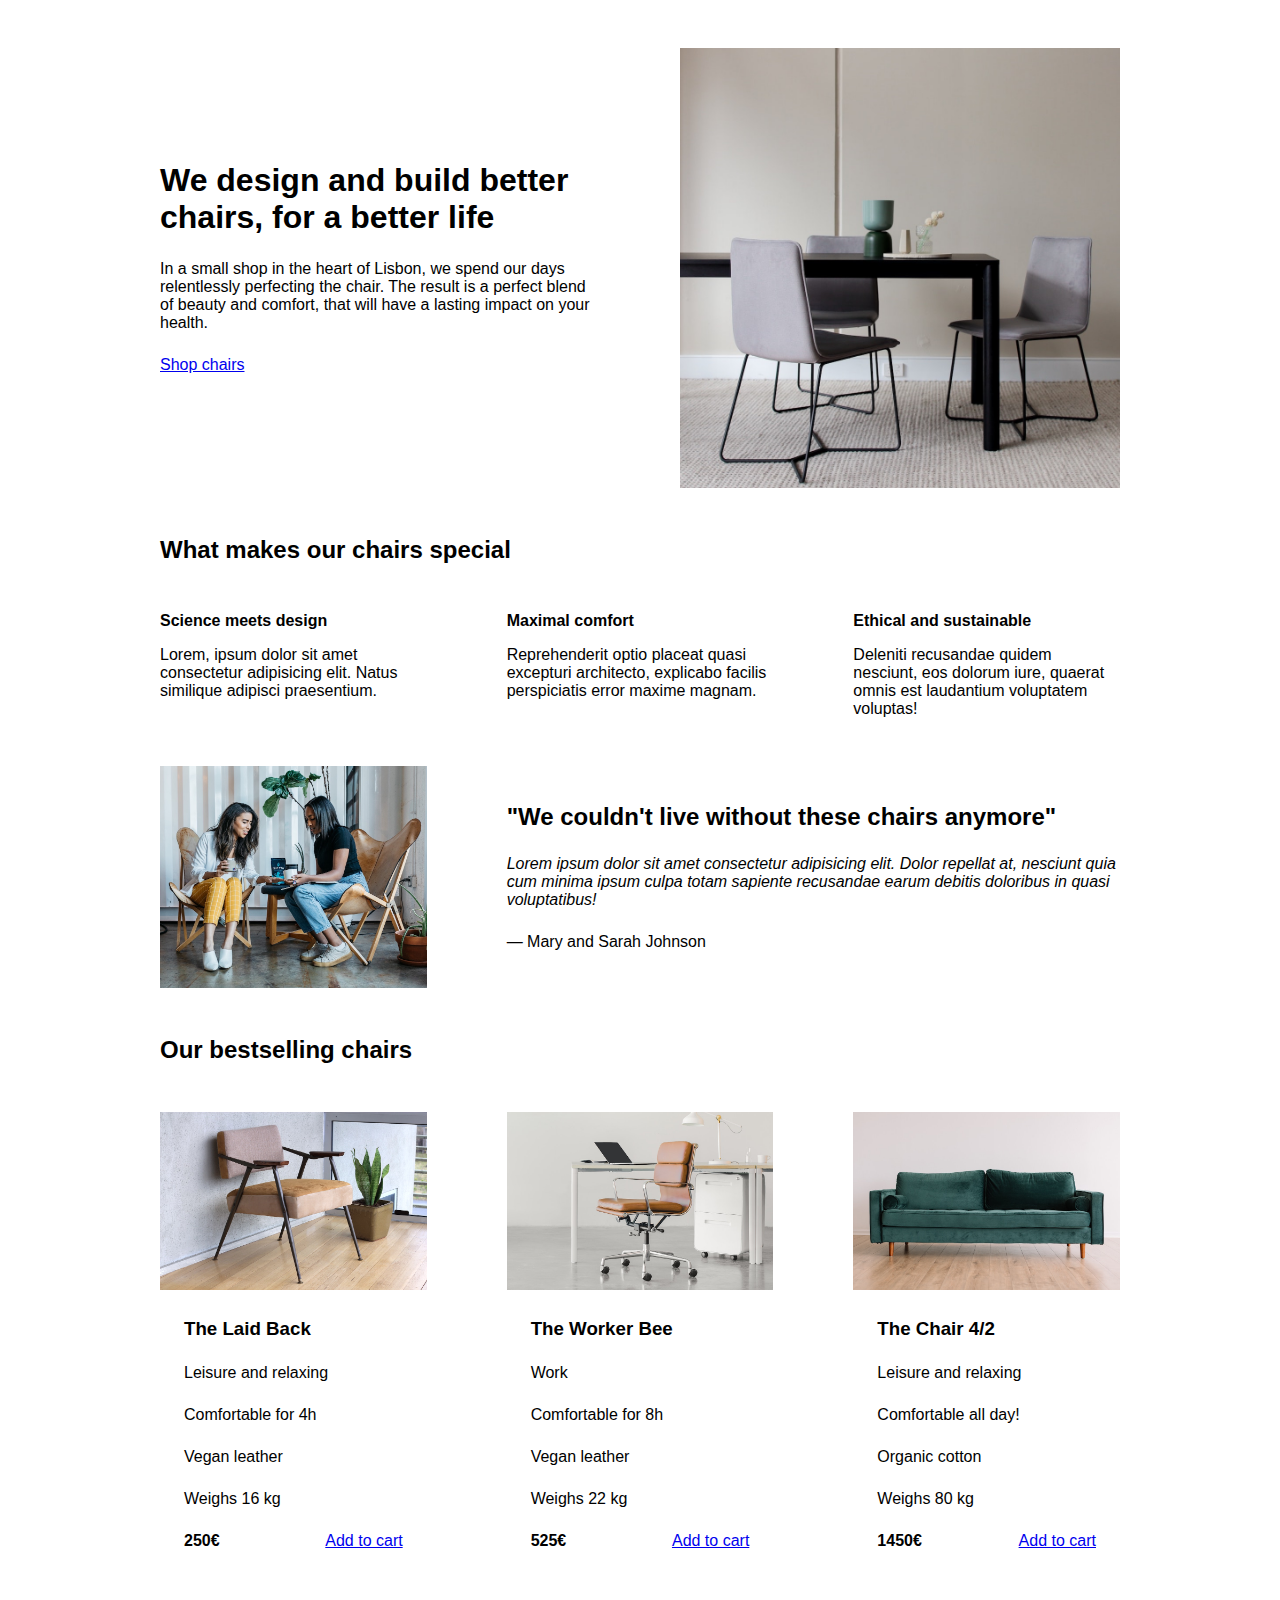
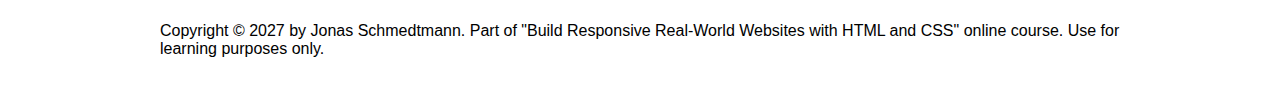
==== chairs_project/index.html @ 076c5790 "setting up chairs project" ====
<!DOCTYPE html>
<html lang="en">
  <head>
    <meta charset="UTF-8" />
    <meta http-equiv="X-UA-Compatible" content="IE=edge" />
    <meta name="viewport" content="width=device-width, initial-scale=1.0" />

    <link rel="stylesheet" href="style.css" />
    <title>Lisbon Chair Shop</title>
  </head>
  <body>
    <div class="container">
      <header>
        <div class="header-text-box">
          <h1>We design and build better chairs, for a better life</h1>
          <p class="header-text">
            In a small shop in the heart of Lisbon, we spend our days
            relentlessly perfecting the chair. The result is a perfect blend of
            beauty and comfort, that will have a lasting impact on your health.
          </p>
          <a class="btn btn--big" href="#">Shop chairs</a>
        </div>
        <img src="hero.jpg" alt="Photo" />
      </header>

      <section>
        <h2>What makes our chairs special</h2>
        <div class="grid-3-cols">
          <div>
            <p class="features-title"><strong>Science meets design</strong></p>
            <p class="features-text">
              Lorem, ipsum dolor sit amet consectetur adipisicing elit. Natus
              similique adipisci praesentium.
            </p>
          </div>

          <div>
            <p class="features-title">
              <strong>Maximal comfort</strong>
            </p>
            <p class="features-text">
              Reprehenderit optio placeat quasi excepturi architecto, explicabo
              facilis perspiciatis error maxime magnam.
            </p>
          </div>

          <div>
            <p class="features-title">
              <strong>Ethical and sustainable</strong>
            </p>
            <p class="features-text">
              Deleniti recusandae quidem nesciunt, eos dolorum iure, quaerat
              omnis est laudantium voluptatem voluptas!
            </p>
          </div>
        </div>
      </section>

      <section class="testimonial-section">
        <div class="grid-3-cols">
          <img src="customers.jpg" alt="People sitting on chairs" />
          <div class="testimonial-box">
            <h2>"We couldn't live without these chairs anymore"</h2>
            <blockquote class="testimonial-text">
              Lorem ipsum dolor sit amet consectetur adipisicing elit. Dolor
              repellat at, nesciunt quia cum minima ipsum culpa totam sapiente
              recusandae earum debitis doloribus in quasi voluptatibus!
            </blockquote>
            <p class="testimonial-author">&mdash; Mary and Sarah Johnson</p>
          </div>
        </div>
      </section>

      <section>
        <h2>Our bestselling chairs</h2>
        <div class="grid-3-cols">
          <figure class="chair">
            <img src="chair-1.jpg" alt="Chair" />
            <div class="chair-box">
              <h3>The Laid Back</h3>
              <ul class="chair-details">
                <li>
                  <!-- Span is a generic INLINE text element, it doesn't have any meaning. It's like a div element, but inline -->
                  <span>Leisure and relaxing</span>
                </li>
                <li>
                  <span>Comfortable for 4h</span>
                </li>
                <li>
                  <span>Vegan leather</span>
                </li>
                <li>
                  <span>Weighs 16 kg</span>
                </li>
              </ul>
              <div class="chair-price">
                <strong>250€</strong>
                <a href="#" class="btn btn--small">Add to cart</a>
              </div>
            </div>
          </figure>

          <figure class="chair">
            <img src="chair-2.jpg" alt="Chair" />
            <div class="chair-box">
              <h3>The Worker Bee</h3>
              <ul class="chair-details">
                <li>
                  <span>Work</span>
                </li>
                <li>
                  <span>Comfortable for 8h</span>
                </li>
                <li>
                  <span>Vegan leather</span>
                </li>
                <li>
                  <span>Weighs 22 kg</span>
                </li>
              </ul>
              <div class="chair-price">
                <strong>525€</strong>
                <a href="#" class="btn btn--small">Add to cart</a>
              </div>
            </div>
          </figure>

          <figure class="chair">
            <img src="chair-3.jpg" alt="Chair" />
            <div class="chair-box">
              <h3>The Chair 4/2</h3>
              <ul class="chair-details">
                <li>
                  <span>Leisure and relaxing</span>
                </li>
                <li>
                  <span>Comfortable all day!</span>
                </li>
                <li>
                  <span>Organic cotton</span>
                </li>
                <li>
                  <span>Weighs 80 kg</span>
                </li>
              </ul>
              <div class="chair-price">
                <strong>1450€</strong>
                <a href="#" class="btn btn--small">Add to cart</a>
              </div>
            </div>
          </figure>
        </div>
      </section>

      <footer>
        Copyright &copy; 2027 by Jonas Schmedtmann. Part of "Build Responsive
        Real-World Websites with HTML and CSS" online course. Use for learning
        purposes only.
      </footer>
    </div>
  </body>
</html>
---- chairs_project/style.css ----
/*
SPACING SYSTEM (px)
2 / 4 / 8 / 12 / 16 / 24 / 32 / 48 / 64 / 80 / 96 / 128

FONT SIZE SYSTEM (px)
10 / 12 / 14 / 16 / 18 / 20 / 24 / 30 / 36 / 44 / 52 / 62 / 74 / 86 / 98
*/

* {
  margin: 0;
  padding: 0;
  box-sizing: border-box;
}

/* ------------------------ */
/* GENERAL STYLES */
/* ------------------------ */
body {
  font-family: sans-serif;
}

.container {
  width: 960px;
  margin: 0 auto;
}

header,
section {
  margin-bottom: 48px;
}

h2 {
  margin-bottom: 48px;
}

.grid-3-cols {
  display: grid;
  grid-template-columns: repeat(3, 1fr);
  column-gap: 80px;
}

/* ------------------------ */
/* COMPONENT STYLES */
/* ------------------------ */

/* HEADER */
header {
  display: grid;
  grid-template-columns: repeat(2, 1fr);
  column-gap: 80px;
  margin-top: 48px;
}

.header-text-box {
  align-self: center;
}

h1 {
  margin-bottom: 24px;
}

.header-text {
  margin-bottom: 24px;
}

img {
  width: 100%;
}

/* FEATURES */
.features-icon {
}

.features-title {
  margin-bottom: 16px;
}

.features-text {
}

/* TESTIMONIAL */
.testimonial-section {
}

.testimonial-box {
  grid-column: 2 / -1;
  align-self: center;
}

.testimonial-box h2 {
  margin-bottom: 24px;
}

.testimonial-text {
  font-style: italic;
  margin-bottom: 24px;
}

/* CHAIRS */
.chair-box {
  padding: 24px;
}

h3 {
  margin-bottom: 24px;
}

.chair-details {
  list-style: none;
  margin-bottom: 24px;
}

.chair-details li {
  display: flex;
  align-items: center;
  gap: 12px;
  margin-bottom: 24px;
}

.chair-details li:last-child {
  margin-bottom: 0;
}

.chair-icon {
}

.chair-price {
  display: flex;
  justify-content: space-between;
}

footer {
  margin-bottom: 48px;
}
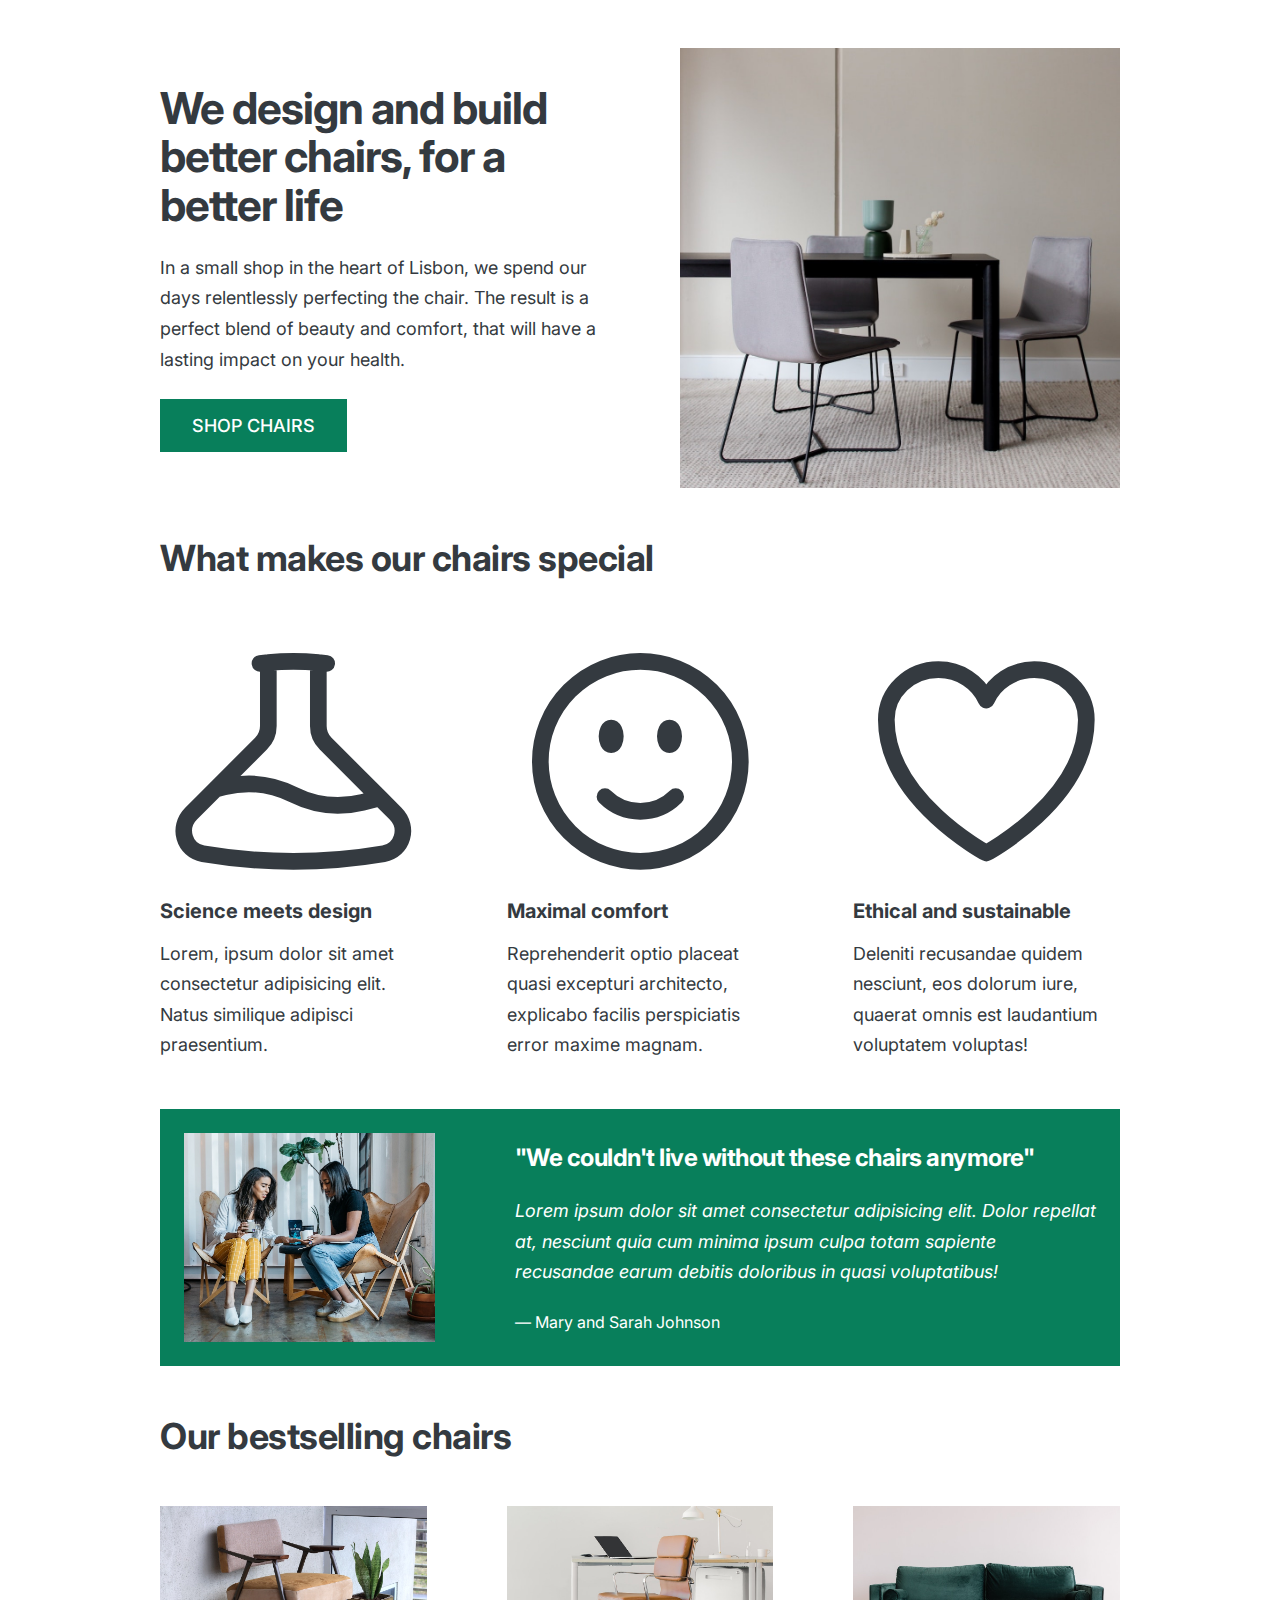
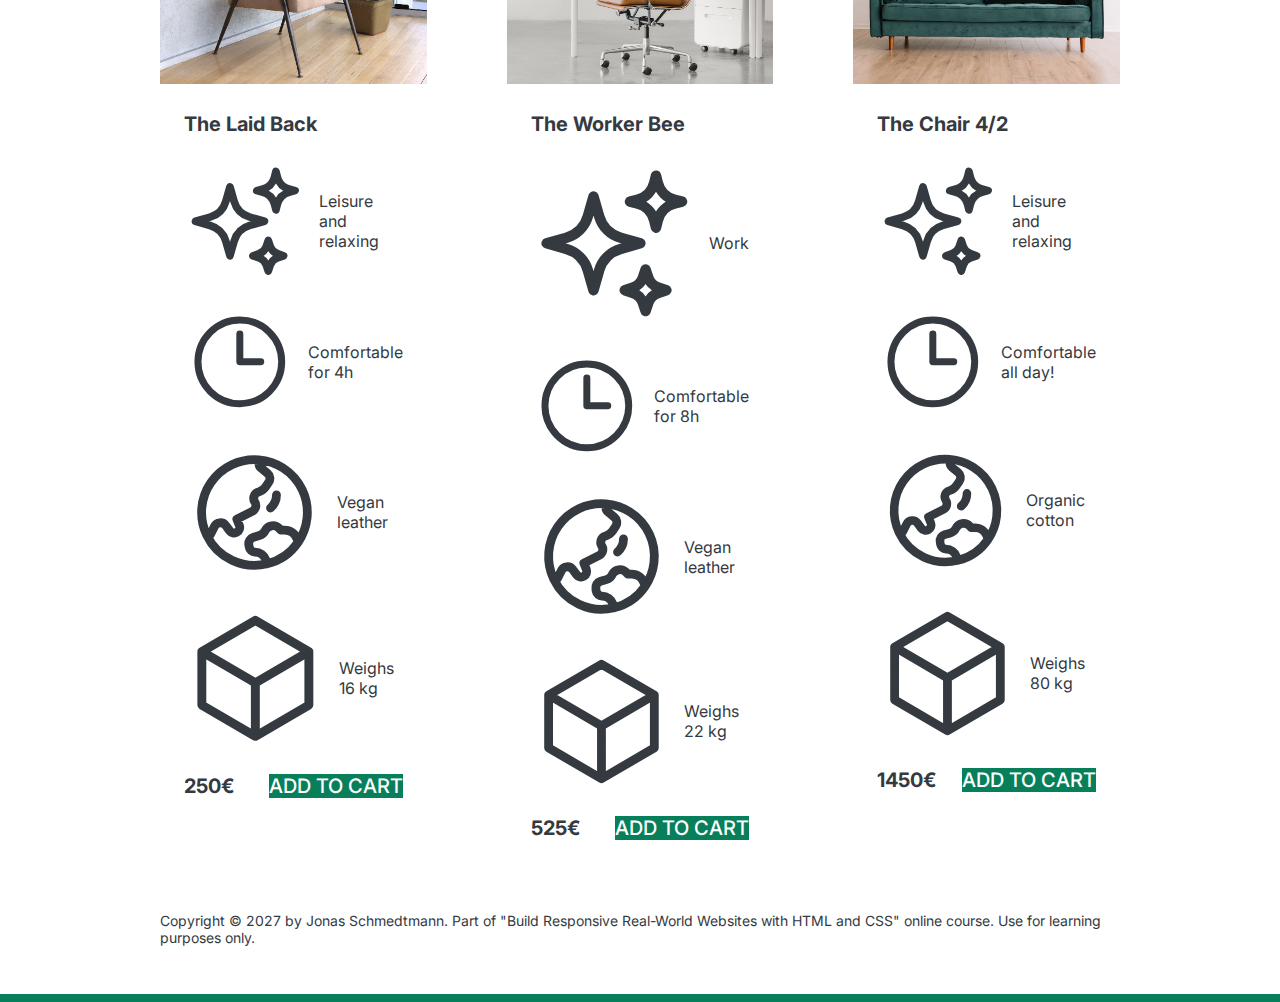
==== commit 3fab66ea: "added icons to the features block" ====
--- a/chairs_project/index.html
+++ b/chairs_project/index.html
@@ -4,7 +4,12 @@
     <meta charset="UTF-8" />
     <meta http-equiv="X-UA-Compatible" content="IE=edge" />
     <meta name="viewport" content="width=device-width, initial-scale=1.0" />
-
+    <link rel="preconnect" href="https://fonts.googleapis.com" />
+    <link rel="preconnect" href="https://fonts.gstatic.com" crossorigin />
+    <link
+      href="https://fonts.googleapis.com/css2?family=Inter:wght@400;500;700&display=swap"
+      rel="stylesheet"
+    />
     <link rel="stylesheet" href="style.css" />
     <title>Lisbon Chair Shop</title>
   </head>
@@ -27,6 +32,21 @@
         <h2>What makes our chairs special</h2>
         <div class="grid-3-cols">
           <div>
+            <svg
+              xmlns="http://www.w3.org/2000/svg"
+              fill="none"
+              viewBox="0 0 24 24"
+              stroke-width="1.5"
+              stroke="currentColor"
+              class="features_icon"
+            >
+              <path
+                stroke-linecap="round"
+                stroke-linejoin="round"
+                d="M9.75 3.104v5.714a2.25 2.25 0 01-.659 1.591L5 14.5M9.75 3.104c-.251.023-.501.05-.75.082m.75-.082a24.301 24.301 0 014.5 0m0 0v5.714c0 .597.237 1.17.659 1.591L19.8 15.3M14.25 3.104c.251.023.501.05.75.082M19.8 15.3l-1.57.393A9.065 9.065 0 0112 15a9.065 9.065 0 00-6.23-.693L5 14.5m14.8.8l1.402 1.402c1.232 1.232.65 3.318-1.067 3.611A48.309 48.309 0 0112 21c-2.773 0-5.491-.235-8.135-.687-1.718-.293-2.3-2.379-1.067-3.61L5 14.5"
+              />
+            </svg>
+
             <p class="features-title"><strong>Science meets design</strong></p>
             <p class="features-text">
               Lorem, ipsum dolor sit amet consectetur adipisicing elit. Natus
@@ -35,6 +55,21 @@
           </div>
 
           <div>
+            <svg
+              xmlns="http://www.w3.org/2000/svg"
+              fill="none"
+              viewBox="0 0 24 24"
+              stroke-width="1.5"
+              stroke="currentColor"
+              class="features_icon"
+            >
+              <path
+                stroke-linecap="round"
+                stroke-linejoin="round"
+                d="M15.182 15.182a4.5 4.5 0 01-6.364 0M21 12a9 9 0 11-18 0 9 9 0 0118 0zM9.75 9.75c0 .414-.168.75-.375.75S9 10.164 9 9.75 9.168 9 9.375 9s.375.336.375.75zm-.375 0h.008v.015h-.008V9.75zm5.625 0c0 .414-.168.75-.375.75s-.375-.336-.375-.75.168-.75.375-.75.375.336.375.75zm-.375 0h.008v.015h-.008V9.75z"
+              />
+            </svg>
+
             <p class="features-title">
               <strong>Maximal comfort</strong>
             </p>
@@ -45,6 +80,21 @@
           </div>
 
           <div>
+            <svg
+              xmlns="http://www.w3.org/2000/svg"
+              fill="none"
+              viewBox="0 0 24 24"
+              stroke-width="1.5"
+              stroke="currentColor"
+              class="features_icon"
+            >
+              <path
+                stroke-linecap="round"
+                stroke-linejoin="round"
+                d="M21 8.25c0-2.485-2.099-4.5-4.688-4.5-1.935 0-3.597 1.126-4.312 2.733-.715-1.607-2.377-2.733-4.313-2.733C5.1 3.75 3 5.765 3 8.25c0 7.22 9 12 9 12s9-4.78 9-12z"
+              />
+            </svg>
+
             <p class="features-title">
               <strong>Ethical and sustainable</strong>
             </p>
@@ -81,15 +131,75 @@
               <ul class="chair-details">
                 <li>
                   <!-- Span is a generic INLINE text element, it doesn't have any meaning. It's like a div element, but inline -->
+                  <svg
+                    xmlns="http://www.w3.org/2000/svg"
+                    fill="none"
+                    viewBox="0 0 24 24"
+                    stroke-width="1.5"
+                    stroke="currentColor"
+                    class="chair_icon"
+                  >
+                    <path
+                      stroke-linecap="round"
+                      stroke-linejoin="round"
+                      d="M9.813 15.904L9 18.75l-.813-2.846a4.5 4.5 0 00-3.09-3.09L2.25 12l2.846-.813a4.5 4.5 0 003.09-3.09L9 5.25l.813 2.846a4.5 4.5 0 003.09 3.09L15.75 12l-2.846.813a4.5 4.5 0 00-3.09 3.09zM18.259 8.715L18 9.75l-.259-1.035a3.375 3.375 0 00-2.455-2.456L14.25 6l1.036-.259a3.375 3.375 0 002.455-2.456L18 2.25l.259 1.035a3.375 3.375 0 002.456 2.456L21.75 6l-1.035.259a3.375 3.375 0 00-2.456 2.456zM16.894 20.567L16.5 21.75l-.394-1.183a2.25 2.25 0 00-1.423-1.423L13.5 18.75l1.183-.394a2.25 2.25 0 001.423-1.423l.394-1.183.394 1.183a2.25 2.25 0 001.423 1.423l1.183.394-1.183.394a2.25 2.25 0 00-1.423 1.423z"
+                    />
+                  </svg>
+
                   <span>Leisure and relaxing</span>
                 </li>
                 <li>
+                  <svg
+                    xmlns="http://www.w3.org/2000/svg"
+                    fill="none"
+                    viewBox="0 0 24 24"
+                    stroke-width="1.5"
+                    stroke="currentColor"
+                    class="chair_icon"
+                  >
+                    <path
+                      stroke-linecap="round"
+                      stroke-linejoin="round"
+                      d="M12 6v6h4.5m4.5 0a9 9 0 11-18 0 9 9 0 0118 0z"
+                    />
+                  </svg>
+
                   <span>Comfortable for 4h</span>
                 </li>
                 <li>
+                  <svg
+                    xmlns="http://www.w3.org/2000/svg"
+                    fill="none"
+                    viewBox="0 0 24 24"
+                    stroke-width="1.5"
+                    stroke="currentColor"
+                    class="chair_icon"
+                  >
+                    <path
+                      stroke-linecap="round"
+                      stroke-linejoin="round"
+                      d="M12.75 3.03v.568c0 .334.148.65.405.864l1.068.89c.442.369.535 1.01.216 1.49l-.51.766a2.25 2.25 0 01-1.161.886l-.143.048a1.107 1.107 0 00-.57 1.664c.369.555.169 1.307-.427 1.605L9 13.125l.423 1.059a.956.956 0 01-1.652.928l-.679-.906a1.125 1.125 0 00-1.906.172L4.5 15.75l-.612.153M12.75 3.031a9 9 0 00-8.862 12.872M12.75 3.031a9 9 0 016.69 14.036m0 0l-.177-.529A2.25 2.25 0 0017.128 15H16.5l-.324-.324a1.453 1.453 0 00-2.328.377l-.036.073a1.586 1.586 0 01-.982.816l-.99.282c-.55.157-.894.702-.8 1.267l.073.438c.08.474.49.821.97.821.846 0 1.598.542 1.865 1.345l.215.643m5.276-3.67a9.012 9.012 0 01-5.276 3.67m0 0a9 9 0 01-10.275-4.835M15.75 9c0 .896-.393 1.7-1.016 2.25"
+                    />
+                  </svg>
+
                   <span>Vegan leather</span>
                 </li>
                 <li>
+                  <svg
+                    xmlns="http://www.w3.org/2000/svg"
+                    fill="none"
+                    viewBox="0 0 24 24"
+                    stroke-width="1.5"
+                    stroke="currentColor"
+                    class="chair_icon"
+                  >
+                    <path
+                      stroke-linecap="round"
+                      stroke-linejoin="round"
+                      d="M21 7.5l-9-5.25L3 7.5m18 0l-9 5.25m9-5.25v9l-9 5.25M3 7.5l9 5.25M3 7.5v9l9 5.25m0-9v9"
+                    />
+                  </svg>
+
                   <span>Weighs 16 kg</span>
                 </li>
               </ul>
@@ -106,15 +216,71 @@
               <h3>The Worker Bee</h3>
               <ul class="chair-details">
                 <li>
+                  <svg
+                    xmlns="http://www.w3.org/2000/svg"
+                    fill="none"
+                    viewBox="0 0 24 24"
+                    stroke-width="1.5"
+                    stroke="currentColor"
+                    class="chair_icon"
+                  >
+                    <path
+                      stroke-linecap="round"
+                      stroke-linejoin="round"
+                      d="M9.813 15.904L9 18.75l-.813-2.846a4.5 4.5 0 00-3.09-3.09L2.25 12l2.846-.813a4.5 4.5 0 003.09-3.09L9 5.25l.813 2.846a4.5 4.5 0 003.09 3.09L15.75 12l-2.846.813a4.5 4.5 0 00-3.09 3.09zM18.259 8.715L18 9.75l-.259-1.035a3.375 3.375 0 00-2.455-2.456L14.25 6l1.036-.259a3.375 3.375 0 002.455-2.456L18 2.25l.259 1.035a3.375 3.375 0 002.456 2.456L21.75 6l-1.035.259a3.375 3.375 0 00-2.456 2.456zM16.894 20.567L16.5 21.75l-.394-1.183a2.25 2.25 0 00-1.423-1.423L13.5 18.75l1.183-.394a2.25 2.25 0 001.423-1.423l.394-1.183.394 1.183a2.25 2.25 0 001.423 1.423l1.183.394-1.183.394a2.25 2.25 0 00-1.423 1.423z"
+                    />
+                  </svg>
                   <span>Work</span>
                 </li>
                 <li>
+                  <svg
+                    xmlns="http://www.w3.org/2000/svg"
+                    fill="none"
+                    viewBox="0 0 24 24"
+                    stroke-width="1.5"
+                    stroke="currentColor"
+                    class="chair_icon"
+                  >
+                    <path
+                      stroke-linecap="round"
+                      stroke-linejoin="round"
+                      d="M12 6v6h4.5m4.5 0a9 9 0 11-18 0 9 9 0 0118 0z"
+                    />
+                  </svg>
                   <span>Comfortable for 8h</span>
                 </li>
                 <li>
+                  <svg
+                    xmlns="http://www.w3.org/2000/svg"
+                    fill="none"
+                    viewBox="0 0 24 24"
+                    stroke-width="1.5"
+                    stroke="currentColor"
+                    class="chair_icon"
+                  >
+                    <path
+                      stroke-linecap="round"
+                      stroke-linejoin="round"
+                      d="M12.75 3.03v.568c0 .334.148.65.405.864l1.068.89c.442.369.535 1.01.216 1.49l-.51.766a2.25 2.25 0 01-1.161.886l-.143.048a1.107 1.107 0 00-.57 1.664c.369.555.169 1.307-.427 1.605L9 13.125l.423 1.059a.956.956 0 01-1.652.928l-.679-.906a1.125 1.125 0 00-1.906.172L4.5 15.75l-.612.153M12.75 3.031a9 9 0 00-8.862 12.872M12.75 3.031a9 9 0 016.69 14.036m0 0l-.177-.529A2.25 2.25 0 0017.128 15H16.5l-.324-.324a1.453 1.453 0 00-2.328.377l-.036.073a1.586 1.586 0 01-.982.816l-.99.282c-.55.157-.894.702-.8 1.267l.073.438c.08.474.49.821.97.821.846 0 1.598.542 1.865 1.345l.215.643m5.276-3.67a9.012 9.012 0 01-5.276 3.67m0 0a9 9 0 01-10.275-4.835M15.75 9c0 .896-.393 1.7-1.016 2.25"
+                    />
+                  </svg>
                   <span>Vegan leather</span>
                 </li>
                 <li>
+                  <svg
+                    xmlns="http://www.w3.org/2000/svg"
+                    fill="none"
+                    viewBox="0 0 24 24"
+                    stroke-width="1.5"
+                    stroke="currentColor"
+                    class="chair_icon"
+                  >
+                    <path
+                      stroke-linecap="round"
+                      stroke-linejoin="round"
+                      d="M21 7.5l-9-5.25L3 7.5m18 0l-9 5.25m9-5.25v9l-9 5.25M3 7.5l9 5.25M3 7.5v9l9 5.25m0-9v9"
+                    />
+                  </svg>
                   <span>Weighs 22 kg</span>
                 </li>
               </ul>
@@ -131,15 +297,71 @@
               <h3>The Chair 4/2</h3>
               <ul class="chair-details">
                 <li>
+                  <svg
+                    xmlns="http://www.w3.org/2000/svg"
+                    fill="none"
+                    viewBox="0 0 24 24"
+                    stroke-width="1.5"
+                    stroke="currentColor"
+                    class="chair_icon"
+                  >
+                    <path
+                      stroke-linecap="round"
+                      stroke-linejoin="round"
+                      d="M9.813 15.904L9 18.75l-.813-2.846a4.5 4.5 0 00-3.09-3.09L2.25 12l2.846-.813a4.5 4.5 0 003.09-3.09L9 5.25l.813 2.846a4.5 4.5 0 003.09 3.09L15.75 12l-2.846.813a4.5 4.5 0 00-3.09 3.09zM18.259 8.715L18 9.75l-.259-1.035a3.375 3.375 0 00-2.455-2.456L14.25 6l1.036-.259a3.375 3.375 0 002.455-2.456L18 2.25l.259 1.035a3.375 3.375 0 002.456 2.456L21.75 6l-1.035.259a3.375 3.375 0 00-2.456 2.456zM16.894 20.567L16.5 21.75l-.394-1.183a2.25 2.25 0 00-1.423-1.423L13.5 18.75l1.183-.394a2.25 2.25 0 001.423-1.423l.394-1.183.394 1.183a2.25 2.25 0 001.423 1.423l1.183.394-1.183.394a2.25 2.25 0 00-1.423 1.423z"
+                    />
+                  </svg>
                   <span>Leisure and relaxing</span>
                 </li>
                 <li>
+                  <svg
+                    xmlns="http://www.w3.org/2000/svg"
+                    fill="none"
+                    viewBox="0 0 24 24"
+                    stroke-width="1.5"
+                    stroke="currentColor"
+                    class="chair_icon"
+                  >
+                    <path
+                      stroke-linecap="round"
+                      stroke-linejoin="round"
+                      d="M12 6v6h4.5m4.5 0a9 9 0 11-18 0 9 9 0 0118 0z"
+                    />
+                  </svg>
                   <span>Comfortable all day!</span>
                 </li>
                 <li>
+                  <svg
+                    xmlns="http://www.w3.org/2000/svg"
+                    fill="none"
+                    viewBox="0 0 24 24"
+                    stroke-width="1.5"
+                    stroke="currentColor"
+                    class="chair_icon"
+                  >
+                    <path
+                      stroke-linecap="round"
+                      stroke-linejoin="round"
+                      d="M12.75 3.03v.568c0 .334.148.65.405.864l1.068.89c.442.369.535 1.01.216 1.49l-.51.766a2.25 2.25 0 01-1.161.886l-.143.048a1.107 1.107 0 00-.57 1.664c.369.555.169 1.307-.427 1.605L9 13.125l.423 1.059a.956.956 0 01-1.652.928l-.679-.906a1.125 1.125 0 00-1.906.172L4.5 15.75l-.612.153M12.75 3.031a9 9 0 00-8.862 12.872M12.75 3.031a9 9 0 016.69 14.036m0 0l-.177-.529A2.25 2.25 0 0017.128 15H16.5l-.324-.324a1.453 1.453 0 00-2.328.377l-.036.073a1.586 1.586 0 01-.982.816l-.99.282c-.55.157-.894.702-.8 1.267l.073.438c.08.474.49.821.97.821.846 0 1.598.542 1.865 1.345l.215.643m5.276-3.67a9.012 9.012 0 01-5.276 3.67m0 0a9 9 0 01-10.275-4.835M15.75 9c0 .896-.393 1.7-1.016 2.25"
+                    />
+                  </svg>
                   <span>Organic cotton</span>
                 </li>
                 <li>
+                  <svg
+                    xmlns="http://www.w3.org/2000/svg"
+                    fill="none"
+                    viewBox="0 0 24 24"
+                    stroke-width="1.5"
+                    stroke="currentColor"
+                    class="chair_icon"
+                  >
+                    <path
+                      stroke-linecap="round"
+                      stroke-linejoin="round"
+                      d="M21 7.5l-9-5.25L3 7.5m18 0l-9 5.25m9-5.25v9l-9 5.25M3 7.5l9 5.25M3 7.5v9l9 5.25m0-9v9"
+                    />
+                  </svg>
                   <span>Weighs 80 kg</span>
                 </li>
               </ul>
--- a/chairs_project/style.css
+++ b/chairs_project/style.css
@@ -4,6 +4,13 @@
 
 FONT SIZE SYSTEM (px)
 10 / 12 / 14 / 16 / 18 / 20 / 24 / 30 / 36 / 44 / 52 / 62 / 74 / 86 / 98
+*/
+
+/*
+MAIN COLOR : #087f5b;
+GREY COLOR : #343a40;
+
+
 */
 
 * {
@@ -16,7 +23,9 @@
 /* GENERAL STYLES */
 /* ------------------------ */
 body {
-  font-family: sans-serif;
+  font-family: "Inter", sans-serif;
+  color: #343a40;
+  border-bottom: 8px solid #087f5b;
 }
 
 .container {
@@ -31,6 +40,8 @@
 
 h2 {
   margin-bottom: 48px;
+  font-size: 36px;
+  letter-spacing: -0.5px;
 }
 
 .grid-3-cols {
@@ -39,6 +50,31 @@
   column-gap: 80px;
 }
 
+.btn:link,
+.btn:visited {
+  background-color: #087f5b;
+  color: #ffff;
+  text-decoration: none;
+  text-transform: uppercase;
+  font-weight: 500;
+
+  display: inline-block;
+}
+
+.btn:hover,
+.btnn:active {
+  background-color: #099268;
+}
+
+.btn--big {
+  font-size: 18px;
+  padding: 16px 32px;
+}
+
+.brn--small {
+  font-size: 14px;
+  padding: 8px 12px;
+}
 /* ------------------------ */
 /* COMPONENT STYLES */
 /* ------------------------ */
@@ -57,10 +93,15 @@
 
 h1 {
   margin-bottom: 24px;
+  font-size: 44px;
+  line-height: 1.1;
+  letter-spacing: -1px;
 }
 
 .header-text {
   margin-bottom: 24px;
+  font-size: 18px;
+  line-height: 1.7;
 }
 
 img {
@@ -73,13 +114,19 @@
 
 .features-title {
   margin-bottom: 16px;
+  font-size: 20px;
 }
 
 .features-text {
+  font-size: 18px;
+  line-height: 1.7;
 }
 
 /* TESTIMONIAL */
 .testimonial-section {
+  background-color: #087f5b;
+  color: #ffff;
+  padding: 24px;
 }
 
 .testimonial-box {
@@ -89,11 +136,14 @@
 
 .testimonial-box h2 {
   margin-bottom: 24px;
+  font-size: 24px;
 }
 
 .testimonial-text {
   font-style: italic;
   margin-bottom: 24px;
+  font-size: 18px;
+  line-height: 1.7;
 }
 
 /* CHAIRS */
@@ -103,6 +153,7 @@
 
 h3 {
   margin-bottom: 24px;
+  font-size: 20px;
 }
 
 .chair-details {
@@ -127,8 +178,11 @@
 .chair-price {
   display: flex;
   justify-content: space-between;
+  font-size: 20px;
 }
 
 footer {
   margin-bottom: 48px;
+  font-size: 14px;
+  color-scheme: #495057;
 }
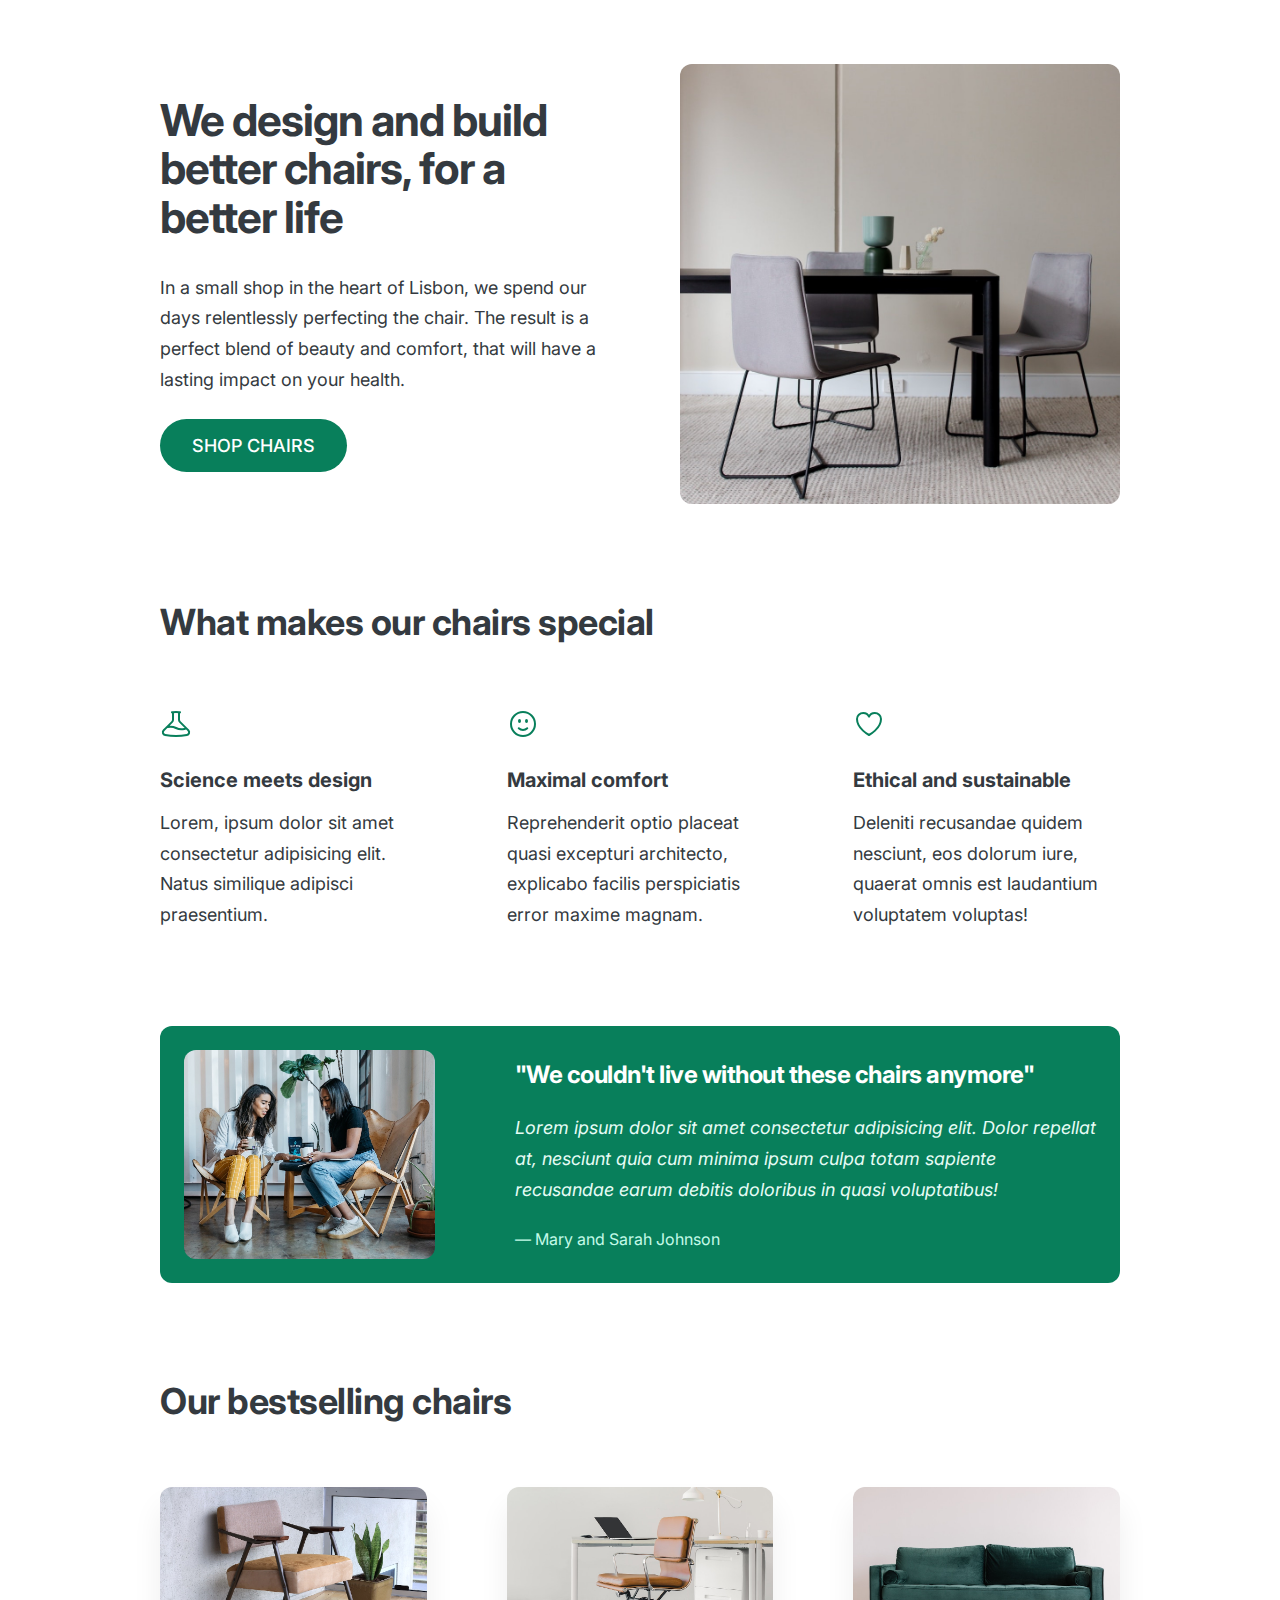
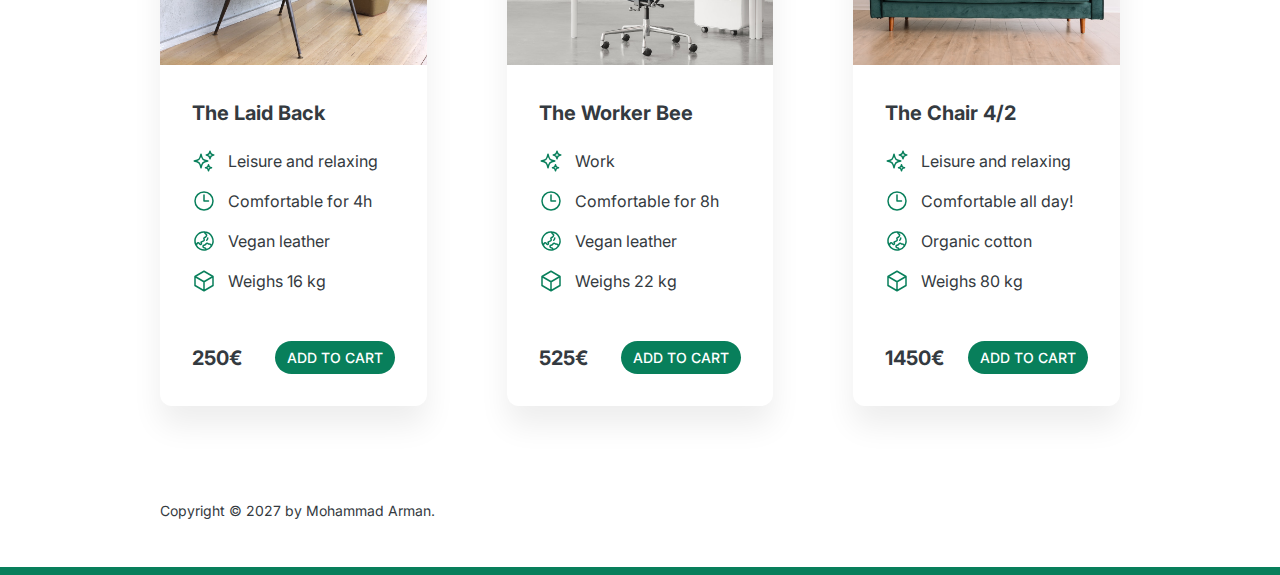
==== commit b972d34d: "changed fonts a bit in the heading sections" ====
--- a/chairs_project/index.html
+++ b/chairs_project/index.html
@@ -374,11 +374,7 @@
         </div>
       </section>
 
-      <footer>
-        Copyright &copy; 2027 by Jonas Schmedtmann. Part of "Build Responsive
-        Real-World Websites with HTML and CSS" online course. Use for learning
-        purposes only.
-      </footer>
+      <footer>Copyright &copy; 2027 by Mohammad Arman.</footer>
     </div>
   </body>
 </html>
--- a/chairs_project/style.css
+++ b/chairs_project/style.css
@@ -35,11 +35,11 @@
 
 header,
 section {
-  margin-bottom: 48px;
+  margin-bottom: 96px;
 }
 
 h2 {
-  margin-bottom: 48px;
+  margin-bottom: 64px;
   font-size: 36px;
   letter-spacing: -0.5px;
 }
@@ -69,11 +69,17 @@
 .btn--big {
   font-size: 18px;
   padding: 16px 32px;
-}
-
-.brn--small {
+  border-radius: 100px;
+}
+
+.btn--small {
   font-size: 14px;
   padding: 8px 12px;
+  border-radius: 100px;
+}
+
+img {
+  border-radius: 12px;
 }
 /* ------------------------ */
 /* COMPONENT STYLES */
@@ -84,7 +90,7 @@
   display: grid;
   grid-template-columns: repeat(2, 1fr);
   column-gap: 80px;
-  margin-top: 48px;
+  margin-top: 64px;
 }
 
 .header-text-box {
@@ -92,7 +98,7 @@
 }
 
 h1 {
-  margin-bottom: 24px;
+  margin-bottom: 32px;
   font-size: 44px;
   line-height: 1.1;
   letter-spacing: -1px;
@@ -109,7 +115,11 @@
 }
 
 /* FEATURES */
-.features-icon {
+.features_icon {
+  stroke: #087f5b;
+  width: 32px;
+  height: 32px;
+  margin-bottom: 24px;
 }
 
 .features-title {
@@ -124,9 +134,10 @@
 
 /* TESTIMONIAL */
 .testimonial-section {
-  background-color: #087f5b;
+  background-color: rgb(8, 127, 91);
   color: #ffff;
   padding: 24px;
+  border-radius: 12px;
 }
 
 .testimonial-box {
@@ -143,12 +154,24 @@
   font-style: italic;
   margin-bottom: 24px;
   font-size: 18px;
+  color: #e6fcf5;
   line-height: 1.7;
 }
-
+.testimonial-author {
+  color: #c3fae8;
+}
 /* CHAIRS */
+.chair {
+  box-shadow: 0 20px 30px rgba(0, 0, 0, 0.07);
+  border-radius: 12px;
+}
+
+.chair img {
+  border-bottom-left-radius: 0;
+  border-bottom-right-radius: 0;
+}
 .chair-box {
-  padding: 24px;
+  padding: 32px;
 }
 
 h3 {
@@ -158,26 +181,30 @@
 
 .chair-details {
   list-style: none;
-  margin-bottom: 24px;
+  margin-bottom: 48px;
 }
 
 .chair-details li {
   display: flex;
   align-items: center;
   gap: 12px;
-  margin-bottom: 24px;
+  margin-bottom: 16px;
 }
 
 .chair-details li:last-child {
   margin-bottom: 0;
 }
 
-.chair-icon {
+.chair_icon {
+  stroke: #087f5b;
+  width: 24px;
+  height: 24px;
 }
 
 .chair-price {
   display: flex;
   justify-content: space-between;
+  align-items: center;
   font-size: 20px;
 }
 
